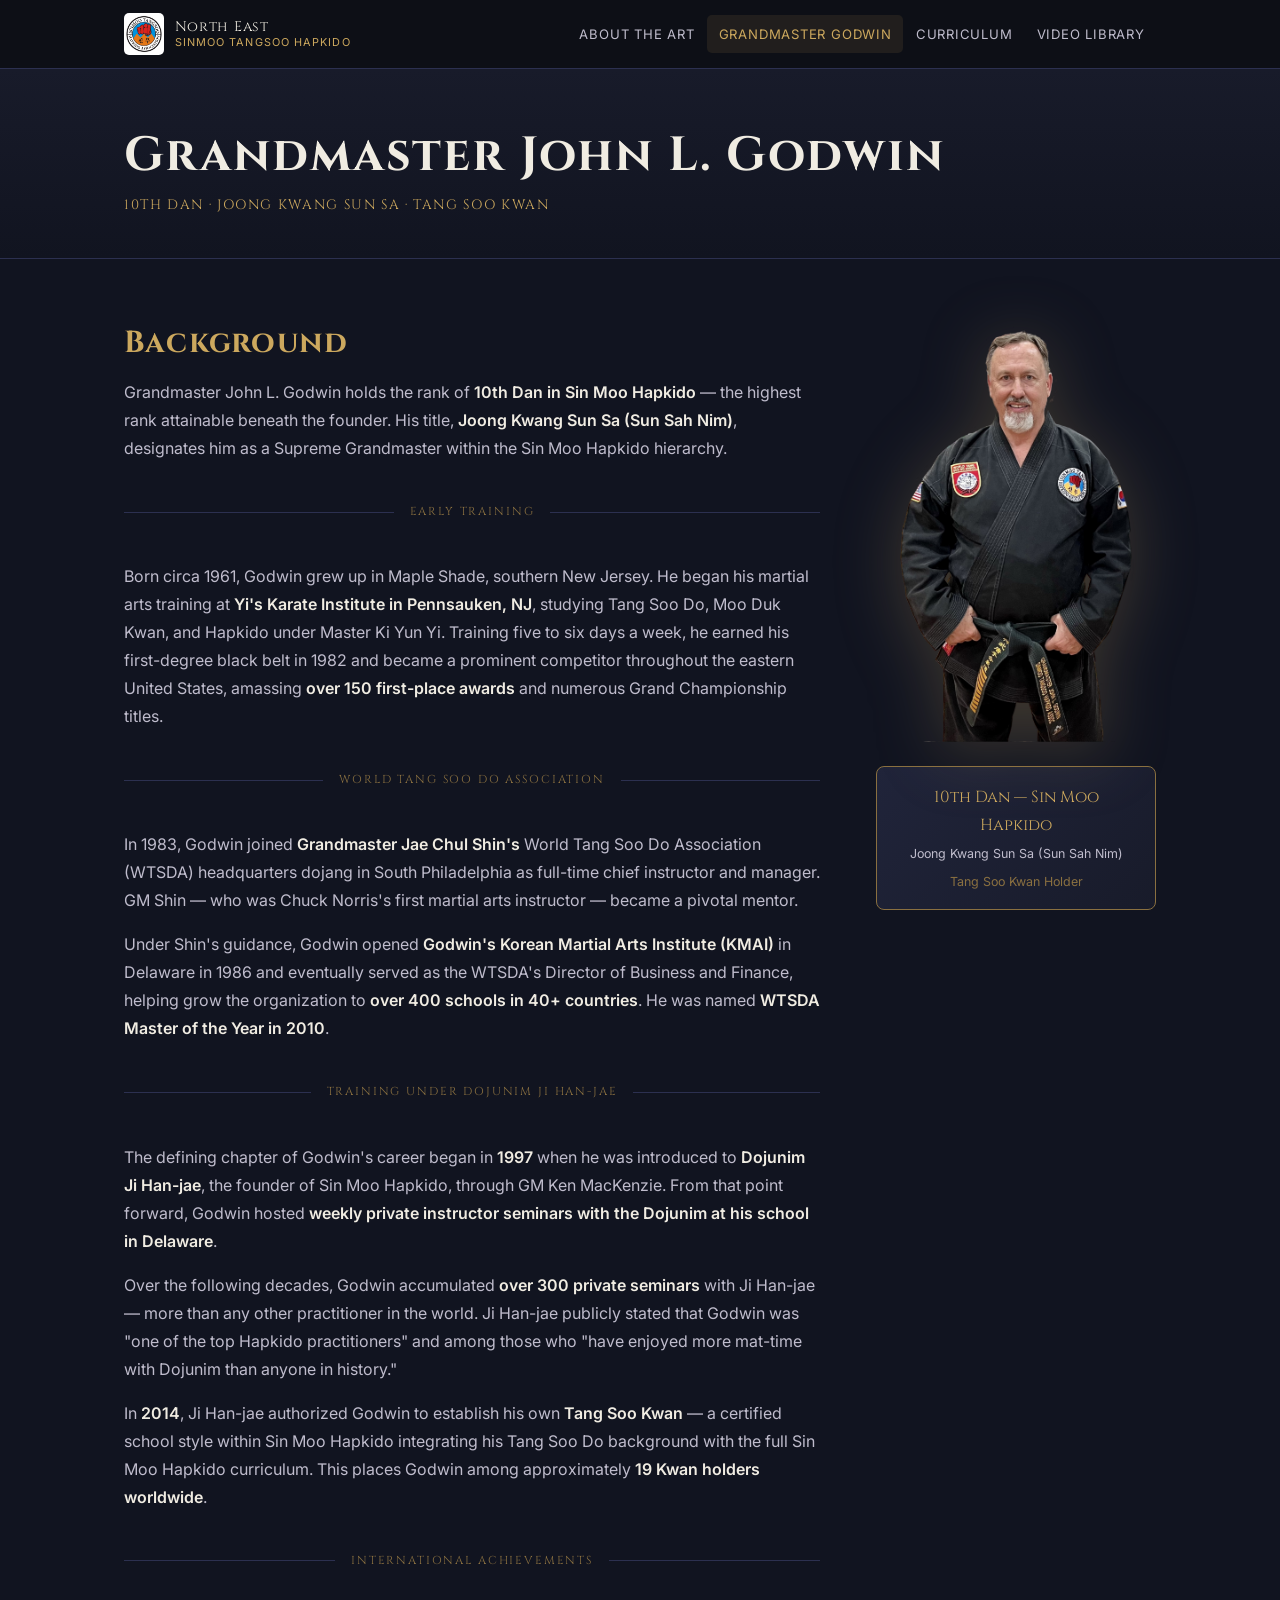
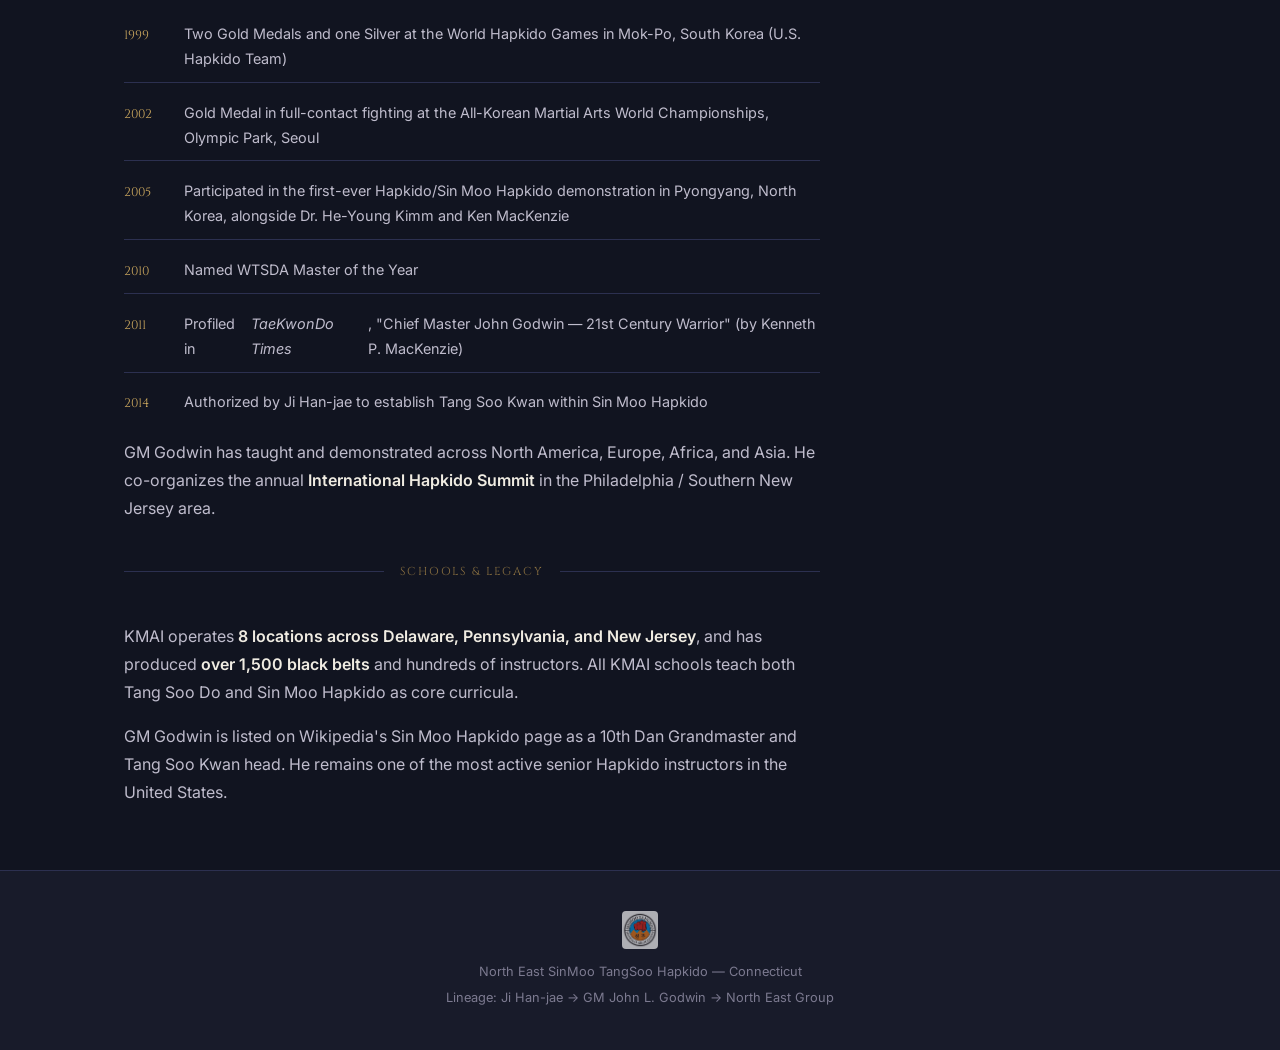
==== grandmaster.html @ 31cd6cb3 "First commit" ====
<!DOCTYPE html>
<html lang="en">
<head>
  <meta charset="UTF-8">
  <meta name="viewport" content="width=device-width, initial-scale=1.0">
  <title>Grandmaster John L. Godwin &mdash; North East SinMoo TangSoo Hapkido</title>
  <link rel="preconnect" href="https://fonts.googleapis.com">
  <link href="https://fonts.googleapis.com/css2?family=Cinzel:wght@400;600;700&family=Inter:wght@300;400;500;600&display=swap" rel="stylesheet">
  <link rel="stylesheet" href="css/style.css">
</head>
<body>

  <header class="site-header">
    <nav class="nav-container">
      <a href="index.html" class="nav-logo">
        <img src="IMG_1116.jpeg" alt="North East SinMoo TangSoo Hapkido logo">
        <div class="nav-logo-text">
          <span class="school-name">North East</span>
          <span class="school-sub">SinMoo TangSoo Hapkido</span>
        </div>
      </a>
      <ul class="nav-links" id="nav-links">
        <li><a href="index.html">About the Art</a></li>
        <li><a href="grandmaster.html" class="active">Grandmaster Godwin</a></li>
        <li><a href="curriculum.html">Curriculum</a></li>
        <li><a href="videos.html">Video Library</a></li>
      </ul>
      <button class="nav-toggle" id="nav-toggle" aria-label="Toggle navigation">&#9776;</button>
    </nav>
  </header>

  <div class="page-header">
    <div class="container">
      <h1>Grandmaster John L. Godwin</h1>
      <p class="page-subtitle">10th Dan &middot; Joong Kwang Sun Sa &middot; Tang Soo Kwan</p>
    </div>
  </div>

  <section class="section">
    <div class="container">
      <div class="gm-layout">

        <!-- LEFT: Bio -->
        <div class="gm-bio">

          <h2>Background</h2>
          <p>Grandmaster John L. Godwin holds the rank of <strong>10th Dan in Sin Moo Hapkido</strong> — the highest rank attainable beneath the founder. His title, <strong>Joong Kwang Sun Sa (Sun Sah Nim)</strong>, designates him as a Supreme Grandmaster within the Sin Moo Hapkido hierarchy.</p>

          <div class="divider"><span class="divider-text">Early Training</span></div>

          <p>Born circa 1961, Godwin grew up in Maple Shade, southern New Jersey. He began his martial arts training at <strong>Yi's Karate Institute in Pennsauken, NJ</strong>, studying Tang Soo Do, Moo Duk Kwan, and Hapkido under Master Ki Yun Yi. Training five to six days a week, he earned his first-degree black belt in 1982 and became a prominent competitor throughout the eastern United States, amassing <strong>over 150 first-place awards</strong> and numerous Grand Championship titles.</p>

          <div class="divider"><span class="divider-text">World Tang Soo Do Association</span></div>

          <p>In 1983, Godwin joined <strong>Grandmaster Jae Chul Shin's</strong> World Tang Soo Do Association (WTSDA) headquarters dojang in South Philadelphia as full-time chief instructor and manager. GM Shin &mdash; who was Chuck Norris's first martial arts instructor &mdash; became a pivotal mentor.</p>
          <p>Under Shin's guidance, Godwin opened <strong>Godwin's Korean Martial Arts Institute (KMAI)</strong> in Delaware in 1986 and eventually served as the WTSDA's Director of Business and Finance, helping grow the organization to <strong>over 400 schools in 40+ countries</strong>. He was named <strong>WTSDA Master of the Year in 2010</strong>.</p>

          <div class="divider"><span class="divider-text">Training Under Dojunim Ji Han-jae</span></div>

          <p>The defining chapter of Godwin's career began in <strong>1997</strong> when he was introduced to <strong>Dojunim Ji Han-jae</strong>, the founder of Sin Moo Hapkido, through GM Ken MacKenzie. From that point forward, Godwin hosted <strong>weekly private instructor seminars with the Dojunim at his school in Delaware</strong>.</p>
          <p>Over the following decades, Godwin accumulated <strong>over 300 private seminars</strong> with Ji Han-jae — more than any other practitioner in the world. Ji Han-jae publicly stated that Godwin was "one of the top Hapkido practitioners" and among those who "have enjoyed more mat-time with Dojunim than anyone in history."</p>
          <p>In <strong>2014</strong>, Ji Han-jae authorized Godwin to establish his own <strong>Tang Soo Kwan</strong> — a certified school style within Sin Moo Hapkido integrating his Tang Soo Do background with the full Sin Moo Hapkido curriculum. This places Godwin among approximately <strong>19 Kwan holders worldwide</strong>.</p>

          <div class="divider"><span class="divider-text">International Achievements</span></div>

          <ul class="achievements-list">
            <li>
              <span class="achievement-year">1999</span>
              Two Gold Medals and one Silver at the World Hapkido Games in Mok-Po, South Korea (U.S. Hapkido Team)
            </li>
            <li>
              <span class="achievement-year">2002</span>
              Gold Medal in full-contact fighting at the All-Korean Martial Arts World Championships, Olympic Park, Seoul
            </li>
            <li>
              <span class="achievement-year">2005</span>
              Participated in the first-ever Hapkido/Sin Moo Hapkido demonstration in Pyongyang, North Korea, alongside Dr. He-Young Kimm and Ken MacKenzie
            </li>
            <li>
              <span class="achievement-year">2010</span>
              Named WTSDA Master of the Year
            </li>
            <li>
              <span class="achievement-year">2011</span>
              Profiled in <em>TaeKwonDo Times</em>, "Chief Master John Godwin &mdash; 21st Century Warrior" (by Kenneth P. MacKenzie)
            </li>
            <li>
              <span class="achievement-year">2014</span>
              Authorized by Ji Han-jae to establish Tang Soo Kwan within Sin Moo Hapkido
            </li>
          </ul>
          <p style="margin-top: 0.75rem">GM Godwin has taught and demonstrated across North America, Europe, Africa, and Asia. He co-organizes the annual <strong>International Hapkido Summit</strong> in the Philadelphia / Southern New Jersey area.</p>

          <div class="divider"><span class="divider-text">Schools &amp; Legacy</span></div>

          <p>KMAI operates <strong>8 locations across Delaware, Pennsylvania, and New Jersey</strong>, and has produced <strong>over 1,500 black belts</strong> and hundreds of instructors. All KMAI schools teach both Tang Soo Do and Sin Moo Hapkido as core curricula.</p>
          <p>GM Godwin is listed on Wikipedia's Sin Moo Hapkido page as a 10th Dan Grandmaster and Tang Soo Kwan head. He remains one of the most active senior Hapkido instructors in the United States.</p>

        </div><!-- /gm-bio -->

        <!-- RIGHT: Photo + Badge -->
        <div class="gm-photo">
          <img src="john_godwin_transparent.png" alt="Grandmaster John L. Godwin">
          <div class="gm-rank-badge">
            <span class="rank-title">10th Dan &mdash; Sin Moo Hapkido</span>
            <span class="rank-sub">Joong Kwang Sun Sa (Sun Sah Nim)</span>
            <span class="rank-sub" style="margin-top:0.4rem; color: var(--accent-gold-dim)">Tang Soo Kwan Holder</span>
          </div>
        </div>

      </div><!-- /gm-layout -->
    </div>
  </section>

  <footer class="site-footer">
    <div class="container">
      <img src="IMG_1116.jpeg" alt="Logo" class="footer-logo">
      <p>North East SinMoo TangSoo Hapkido &mdash; Connecticut</p>
      <p>Lineage: Ji Han-jae &rarr; GM John L. Godwin &rarr; North East Group</p>
    </div>
  </footer>

  <script src="js/main.js"></script>
</body>
</html>
---- css/style.css ----
/* ===================================================
   NORTH EAST SINMOO TANGSOO HAPKIDO — STYLESHEET
   =================================================== */

/* ===== CSS VARIABLES ===== */
:root {
  --bg-primary: #111420;
  --bg-secondary: #181b2a;
  --bg-card: #20243a;
  --bg-card-hover: #262b42;
  --accent-gold: #cca85e;
  --accent-gold-light: #eacf88;
  --accent-gold-dim: #8a7040;
  --text-primary: #f0ece2;
  --text-secondary: #bfbccc;
  --text-muted: #7c7a90;
  --border-color: #2c3050;
  --border-accent: #383d5e;

  /* Belt colors */
  --belt-white: #e8e4d8;
  --belt-orange: #d97828;
  --belt-green: #3a8848;
  --belt-brown: #7a4825;
  --belt-red: #b83028;
  --belt-blue: #2855a8;
  --belt-black: #1c1c1c;

  --font-display: 'Cinzel', 'Georgia', serif;
  --font-body: 'Inter', 'Helvetica Neue', Arial, sans-serif;

  --shadow-card: 0 4px 20px rgba(0, 0, 0, 0.4);
  --shadow-hover: 0 8px 32px rgba(0, 0, 0, 0.6);

  --radius: 8px;
  --max-width: 1080px;
}

/* ===== RESET ===== */
*, *::before, *::after { box-sizing: border-box; margin: 0; padding: 0; }
html { scroll-behavior: smooth; }

body {
  font-family: var(--font-body);
  background-color: var(--bg-primary);
  color: var(--text-primary);
  line-height: 1.75;
  font-size: 16px;
  -webkit-font-smoothing: antialiased;
}

/* ===== TYPOGRAPHY ===== */
h1, h2, h3, h4 {
  font-family: var(--font-display);
  letter-spacing: 0.04em;
  color: var(--text-primary);
  line-height: 1.3;
}

h1 { font-size: clamp(1.8rem, 4vw, 3rem); }
h2 { font-size: clamp(1.4rem, 3vw, 1.9rem); color: var(--accent-gold); margin-bottom: 1rem; }
h3 { font-size: clamp(1.05rem, 2.5vw, 1.3rem); margin-bottom: 0.5rem; }
h4 { font-size: 0.78rem; text-transform: uppercase; letter-spacing: 0.12em; color: var(--accent-gold-dim); margin-bottom: 0.4rem; }

p { margin-bottom: 1rem; color: var(--text-secondary); }
p:last-child { margin-bottom: 0; }

a { color: var(--accent-gold); text-decoration: none; transition: color 0.2s; }
a:hover { color: var(--accent-gold-light); }

strong { color: var(--text-primary); font-weight: 600; }
em { font-style: italic; color: var(--text-secondary); }

ul, ol { padding-left: 1.5rem; }
li { margin-bottom: 0.4rem; color: var(--text-secondary); }

hr { border: none; border-top: 1px solid var(--border-color); margin: 2rem 0; }

/* ===== LAYOUT ===== */
.container {
  max-width: var(--max-width);
  margin: 0 auto;
  padding: 0 1.5rem;
}

.section { padding: 4rem 0; }
.section + .section { border-top: 1px solid var(--border-color); }

/* ===== HEADER / NAV ===== */
.site-header {
  position: sticky;
  top: 0;
  z-index: 100;
  background: rgba(14, 16, 22, 0.96);
  backdrop-filter: blur(12px);
  -webkit-backdrop-filter: blur(12px);
  border-bottom: 1px solid var(--border-color);
}

.nav-container {
  max-width: var(--max-width);
  margin: 0 auto;
  padding: 0 1.5rem;
  display: flex;
  align-items: center;
  height: 68px;
  gap: 1.5rem;
  position: relative;
}

.nav-logo {
  display: flex;
  align-items: center;
  gap: 0.65rem;
  flex-shrink: 0;
  color: var(--text-primary);
}

.nav-logo img {
  height: 42px;
  width: auto;
  border-radius: 5px;
}

.nav-logo-text { display: flex; flex-direction: column; line-height: 1.2; }

.nav-logo-text .school-name {
  font-family: var(--font-display);
  font-size: 0.88rem;
  letter-spacing: 0.05em;
  color: var(--text-primary);
}

.nav-logo-text .school-sub {
  font-size: 0.68rem;
  color: var(--accent-gold);
  letter-spacing: 0.1em;
  text-transform: uppercase;
}

.nav-links {
  display: flex;
  list-style: none;
  padding: 0;
  margin: 0 0 0 auto;
  gap: 0.1rem;
}

.nav-links li { margin: 0; }

.nav-links a {
  color: var(--text-secondary);
  font-size: 0.82rem;
  letter-spacing: 0.06em;
  text-transform: uppercase;
  padding: 0.45rem 0.7rem;
  border-radius: 5px;
  transition: color 0.2s, background 0.2s;
  display: block;
  white-space: nowrap;
}

.nav-links a:hover,
.nav-links a.active {
  color: var(--accent-gold);
  background: rgba(200, 164, 90, 0.1);
}

.nav-toggle {
  display: none;
  background: none;
  border: none;
  color: var(--text-primary);
  font-size: 1.4rem;
  cursor: pointer;
  margin-left: auto;
  padding: 0.5rem;
  line-height: 1;
}

/* ===== HERO ===== */
.hero {
  background: linear-gradient(180deg, var(--bg-secondary) 0%, var(--bg-primary) 100%);
  padding: 5rem 0 4rem;
  text-align: center;
  border-bottom: 1px solid var(--border-color);
}

.hero-logo {
  width: 110px;
  height: auto;
  margin-bottom: 1.5rem;
  border-radius: 8px;
  box-shadow: 0 4px 30px rgba(200, 164, 90, 0.18);
}

.hero-title {
  font-size: clamp(2rem, 5vw, 3.2rem);
  margin-bottom: 0.4rem;
  color: var(--text-primary);
}

.hero-subtitle {
  font-family: var(--font-display);
  font-size: clamp(0.8rem, 1.8vw, 1rem);
  color: var(--accent-gold);
  letter-spacing: 0.14em;
  text-transform: uppercase;
  margin-bottom: 1.25rem;
}

.hero-tagline {
  font-size: 1.05rem;
  color: var(--text-secondary);
  max-width: 580px;
  margin: 0 auto;
}

/* ===== DIVIDER ===== */
.divider {
  display: flex;
  align-items: center;
  gap: 1rem;
  margin: 2.5rem 0;
}

.divider::before, .divider::after {
  content: '';
  flex: 1;
  height: 1px;
  background: var(--border-color);
}

.divider-text {
  color: var(--accent-gold-dim);
  font-size: 0.72rem;
  text-transform: uppercase;
  letter-spacing: 0.16em;
  white-space: nowrap;
  font-family: var(--font-display);
}

/* ===== CARDS ===== */
.card {
  background: var(--bg-card);
  border: 1px solid var(--border-color);
  border-radius: var(--radius);
  padding: 1.5rem 1.75rem;
  box-shadow: var(--shadow-card);
}

.card-grid {
  display: grid;
  grid-template-columns: repeat(auto-fit, minmax(260px, 1fr));
  gap: 1.25rem;
  margin-top: 1.5rem;
}

/* ===== PRINCIPLE CARDS ===== */
.principle-grid {
  display: grid;
  grid-template-columns: repeat(auto-fit, minmax(230px, 1fr));
  gap: 1.25rem;
  margin-top: 1.5rem;
}

.principle-card {
  background: var(--bg-card);
  border: 1px solid var(--border-accent);
  border-radius: var(--radius);
  padding: 1.5rem;
}

.principle-icon {
  font-size: 1.8rem;
  margin-bottom: 0.75rem;
  display: block;
}

.principle-card h3 { color: var(--accent-gold); }

/* ===== LINEAGE ===== */
.lineage {
  display: flex;
  align-items: center;
  gap: 0.6rem;
  flex-wrap: wrap;
  margin: 1.5rem 0;
}

.lineage-node {
  background: var(--bg-card);
  border: 1px solid var(--border-accent);
  border-radius: var(--radius);
  padding: 0.5rem 1.1rem;
  font-family: var(--font-display);
  font-size: 0.85rem;
  color: var(--text-primary);
  line-height: 1.4;
}

.lineage-node small { display: block; color: var(--text-muted); font-size: 0.7rem; font-family: var(--font-body); }
.lineage-arrow { color: var(--accent-gold); font-size: 1.1rem; }

/* ===== PAGE HEADER (inner pages) ===== */
.page-header {
  background: linear-gradient(180deg, var(--bg-secondary) 0%, var(--bg-primary) 100%);
  padding: 3.5rem 0 2.5rem;
  border-bottom: 1px solid var(--border-color);
}

.page-header h1 { margin-bottom: 0.4rem; }
.page-header .page-subtitle {
  color: var(--accent-gold);
  font-family: var(--font-display);
  font-size: 0.85rem;
  letter-spacing: 0.12em;
  text-transform: uppercase;
}

/* ===== GRANDMASTER PAGE ===== */
.gm-layout {
  display: grid;
  grid-template-columns: 1fr 280px;
  gap: 3.5rem;
  align-items: start;
}

.gm-photo { position: sticky; top: 88px; }

.gm-photo img {
  width: 100%;
  max-width: 260px;
  border-radius: var(--radius);
  filter: drop-shadow(0 8px 32px rgba(200, 164, 90, 0.25));
}

.gm-rank-badge {
  background: linear-gradient(135deg, var(--bg-card), var(--bg-secondary));
  border: 1px solid var(--accent-gold-dim);
  border-radius: var(--radius);
  padding: 1rem 1.25rem;
  margin-top: 1rem;
  text-align: center;
}

.rank-title {
  font-family: var(--font-display);
  font-size: 1rem;
  color: var(--accent-gold);
  display: block;
}

.rank-sub {
  font-size: 0.78rem;
  color: var(--text-secondary);
  margin-top: 0.2rem;
  display: block;
}

.achievements-list { list-style: none; padding: 0; }

.achievements-list li {
  padding: 0.65rem 0;
  border-bottom: 1px solid var(--border-color);
  display: flex;
  gap: 0.75rem;
  align-items: baseline;
  color: var(--text-secondary);
  font-size: 0.9rem;
}

.achievements-list li:last-child { border-bottom: none; }

.achievement-year {
  font-family: var(--font-display);
  font-size: 0.78rem;
  color: var(--accent-gold);
  min-width: 3rem;
  flex-shrink: 0;
}

/* ===== CURRICULUM / ACCORDION ===== */
.belt-progression {
  display: flex;
  align-items: center;
  gap: 0.4rem;
  flex-wrap: wrap;
  margin: 1.5rem 0;
}

.belt-dot {
  width: 26px;
  height: 26px;
  border-radius: 50%;
  border: 2px solid rgba(255,255,255,0.12);
  flex-shrink: 0;
}

.belt-arrow-small { color: var(--text-muted); font-size: 0.85rem; }

.accordion {
  display: flex;
  flex-direction: column;
  gap: 1.5rem;
}

.accordion-item {
  border: 1px solid var(--border-color);
  border-radius: var(--radius);
  overflow: hidden;
}

/* Interactive accordion (default) */
.accordion-header {
  width: 100%;
  background: var(--bg-card);
  border: none;
  cursor: pointer;
  padding: 1.1rem 1.4rem;
  display: flex;
  align-items: center;
  gap: 1rem;
  text-align: left;
  transition: background 0.2s;
}

.accordion-header:hover { background: var(--bg-card-hover); }
.accordion-header.active { background: var(--bg-card-hover); }

/* Static (non-collapsible) accordion header */
div.accordion-header {
  cursor: default;
  padding: 1.1rem 1.5rem;
}

div.accordion-header:hover { background: var(--bg-card); }

.belt-swatch-pair {
  display: flex;
  gap: 3px;
  flex-shrink: 0;
}

.belt-swatch {
  width: 10px;
  height: 34px;
  border-radius: 2px;
}

.accordion-info { flex: 1; }

.accordion-title {
  font-family: var(--font-display);
  font-size: 0.98rem;
  color: var(--text-primary);
  display: block;
}

.accordion-meta {
  font-size: 0.72rem;
  color: var(--text-muted);
  letter-spacing: 0.05em;
  display: block;
  margin-top: 0.1rem;
}

.accordion-chevron {
  color: var(--accent-gold-dim);
  font-size: 1rem;
  transition: transform 0.3s;
  flex-shrink: 0;
}

.accordion-header.active .accordion-chevron { transform: rotate(180deg); }

.accordion-body {
  display: none;
  padding: 1.75rem 1.5rem;
  background: var(--bg-secondary);
  overflow-x: auto;
}

.accordion-body.open { display: block; }

/* ===== TECHNIQUE TABLE ===== */
.technique-table {
  width: 100%;
  border-collapse: collapse;
  font-size: 0.875rem;
  margin: 0.75rem 0;
}

.technique-table th {
  background: var(--bg-card);
  color: var(--accent-gold-dim);
  font-family: var(--font-display);
  font-size: 0.7rem;
  text-transform: uppercase;
  letter-spacing: 0.1em;
  padding: 0.55rem 0.9rem;
  text-align: left;
  border-bottom: 1px solid var(--border-color);
}

.technique-table td {
  padding: 0.7rem 0.9rem;
  border-bottom: 1px solid var(--border-color);
  color: var(--text-secondary);
  vertical-align: top;
}

.technique-table tr:last-child td { border-bottom: none; }
.technique-table .num { color: var(--accent-gold-dim); font-weight: 600; width: 2rem; }
.technique-table .name { color: var(--text-primary); font-weight: 500; min-width: 160px; }

/* ===== CONCEPT BOX ===== */
.concept-box {
  background: var(--bg-card);
  border-left: 3px solid var(--accent-gold);
  border-radius: 0 var(--radius) var(--radius) 0;
  padding: 0.9rem 1.25rem;
  margin: 1rem 0;
}

.concept-box h4 { color: var(--accent-gold); margin-bottom: 0.4rem; }
.concept-box p, .concept-box li { font-size: 0.875rem; margin-bottom: 0.3rem; }

/* ===== VIDEO LINK BUTTON ===== */
.video-link {
  display: inline-flex;
  align-items: center;
  gap: 0.4rem;
  background: rgba(200, 164, 90, 0.1);
  border: 1px solid var(--accent-gold-dim);
  border-radius: 4px;
  padding: 0.28rem 0.65rem;
  font-size: 0.78rem;
  color: var(--accent-gold);
  margin: 0.2rem 0.2rem 0.2rem 0;
  transition: background 0.2s;
}

.video-link:hover {
  background: rgba(200, 164, 90, 0.2);
  color: var(--accent-gold-light);
}

.video-link::before { content: '▶'; font-size: 0.65rem; }

/* ===== REQUIREMENTS LIST ===== */
.requirements {
  list-style: disc;
  padding-left: 1.5rem;
  display: flex;
  flex-direction: column;
  gap: 1.1rem;
  margin: 0;
}

.requirements > li {
  margin: 0;
  padding: 0;
  color: var(--text-secondary);
  font-size: 0.875rem;
}

.requirements > li::marker {
  color: var(--accent-gold-dim);
}

.req-header {
  display: flex;
  align-items: center;
  gap: 0.55rem;
  flex-wrap: wrap;
  margin-bottom: 0.4rem;
}

.req-name {
  font-size: 0.95rem;
  font-weight: 600;
  color: var(--text-primary);
}

.req-sub {
  list-style: disc;
  margin: 0;
  padding-left: 1.1rem;
  display: flex;
  flex-direction: column;
  gap: 0.15rem;
}

.req-sub li {
  color: var(--text-secondary);
  font-size: 0.85rem;
  margin: 0;
}

.concept-note {
  margin-top: 1.5rem;
  padding-top: 0.75rem;
  border-top: 1px solid var(--border-color);
  font-size: 0.82rem;
  color: var(--text-muted);
}

.concept-note strong {
  color: var(--text-secondary);
  font-weight: 500;
}

/* ===== SUBSECTION IN ACCORDION ===== */
.subsection {
  color: var(--accent-gold);
  font-family: var(--font-display);
  font-size: 0.82rem;
  text-transform: uppercase;
  letter-spacing: 0.1em;
  margin: 1.5rem 0 0.65rem;
  padding-bottom: 0.4rem;
  border-bottom: 1px solid var(--border-color);
  display: block;
}

.subsection:first-child { margin-top: 0; }

/* ===== QUICK REFERENCE TABLE ===== */
.quick-ref-wrap { overflow-x: auto; margin-top: 1.5rem; }

.quick-ref-table {
  width: 100%;
  border-collapse: collapse;
  font-size: 0.82rem;
  min-width: 640px;
}

.quick-ref-table th {
  background: var(--bg-card);
  color: var(--accent-gold-dim);
  font-family: var(--font-display);
  font-size: 0.68rem;
  text-transform: uppercase;
  letter-spacing: 0.1em;
  padding: 0.7rem 0.9rem;
  text-align: left;
  border-bottom: 1px solid var(--border-accent);
  white-space: nowrap;
}

.quick-ref-table td {
  padding: 0.7rem 0.9rem;
  border-bottom: 1px solid var(--border-color);
  color: var(--text-secondary);
  vertical-align: top;
}

.quick-ref-table tr:hover td { background: rgba(255,255,255,0.02); }

.belt-tag {
  display: inline-flex;
  align-items: center;
  gap: 0.35rem;
  font-size: 0.78rem;
  color: var(--text-primary);
  white-space: nowrap;
}

.belt-tag-dot {
  width: 8px;
  height: 8px;
  border-radius: 50%;
  flex-shrink: 0;
}

/* ===== VIDEO LIBRARY PAGE ===== */
.video-categories { display: flex; flex-direction: column; gap: 3rem; }

.video-category h3 {
  color: var(--accent-gold);
  margin-bottom: 1rem;
  padding-bottom: 0.5rem;
  border-bottom: 1px solid var(--border-color);
}

.video-grid {
  display: grid;
  grid-template-columns: repeat(auto-fill, minmax(290px, 1fr));
  gap: 1rem;
}

.video-card {
  background: var(--bg-card);
  border: 1px solid var(--border-color);
  border-radius: var(--radius);
  overflow: hidden;
  transition: border-color 0.2s, box-shadow 0.2s;
  display: flex;
  flex-direction: column;
}

.video-card:hover {
  border-color: var(--accent-gold-dim);
  box-shadow: var(--shadow-hover);
}

.video-card-body { padding: 1rem 1.1rem 0.75rem; }
.video-card-title { font-size: 0.9rem; color: var(--text-primary); font-weight: 500; margin-bottom: 0.25rem; font-family: var(--font-body); }
.video-card-desc { font-size: 0.78rem; color: var(--text-muted); margin: 0; }

.video-card-link {
  display: flex;
  align-items: center;
  gap: 0.4rem;
  padding: 0.55rem 1.1rem;
  background: rgba(200, 164, 90, 0.07);
  border-top: 1px solid var(--border-color);
  font-size: 0.78rem;
  color: var(--accent-gold);
  transition: background 0.2s;
}

.video-card-link::before { content: '▶'; font-size: 0.65rem; }
.video-card-link:hover { background: rgba(200, 164, 90, 0.15); color: var(--accent-gold-light); }

/* Timestamp list inside a video card */
.timestamp-list { list-style: none; padding: 0; margin: 0; border-top: 1px solid var(--border-color); }

.timestamp-list li {
  border-bottom: 1px solid var(--border-color);
  margin: 0;
  padding: 0;
}

.timestamp-list li:last-child { border-bottom: none; }

/* Each row is a full-width link */
.timestamp-list a {
  display: flex;
  align-items: center;
  gap: 0.7rem;
  padding: 0.35rem 1.1rem;
  font-size: 0.78rem;
  color: var(--text-secondary);
  width: 100%;
  transition: background 0.15s, color 0.15s;
}

.timestamp-list a:hover {
  background: rgba(200, 164, 90, 0.08);
  color: var(--text-primary);
}

.ts { color: var(--accent-gold-dim); font-family: monospace; min-width: 3.5rem; flex-shrink: 0; }

/* Resources list */
.resources-list { list-style: none; padding: 0; }

.resources-list li {
  padding: 0.7rem 0;
  border-bottom: 1px solid var(--border-color);
  font-size: 0.9rem;
  color: var(--text-secondary);
  display: flex;
  gap: 0.75rem;
  align-items: baseline;
  margin: 0;
}

.resources-list li:last-child { border-bottom: none; }
.res-label { color: var(--accent-gold-dim); font-size: 0.75rem; font-weight: 600; text-transform: uppercase; letter-spacing: 0.06em; min-width: 2.5rem; flex-shrink: 0; }

/* ===== FOOTER ===== */
.site-footer {
  background: var(--bg-secondary);
  border-top: 1px solid var(--border-color);
  padding: 2.5rem 0;
  text-align: center;
}

.footer-logo {
  height: 38px;
  width: auto;
  margin-bottom: 0.75rem;
  opacity: 0.65;
  border-radius: 4px;
  display: block;
  margin-left: auto;
  margin-right: auto;
}

.site-footer p { font-size: 0.8rem; color: var(--text-muted); margin-bottom: 0.25rem; }
.site-footer p:last-child { margin-bottom: 0; }

/* ===== RESPONSIVE ===== */
@media (max-width: 768px) {
  .nav-links {
    display: none;
    position: absolute;
    top: 68px;
    left: 0;
    right: 0;
    background: var(--bg-primary);
    border-bottom: 1px solid var(--border-color);
    flex-direction: column;
    padding: 0.75rem;
    gap: 0;
    z-index: 101;
  }

  .nav-links.open { display: flex; }
  .nav-links a { padding: 0.7rem 0.9rem; border-radius: 4px; }
  .nav-toggle { display: block; }

  .gm-layout { grid-template-columns: 1fr; }
  .gm-photo { position: static; text-align: center; }
  .gm-photo img { max-width: 200px; }

  .section { padding: 2.5rem 0; }
  .hero { padding: 3rem 0 2.5rem; }

  .video-grid { grid-template-columns: 1fr; }
  .principle-grid { grid-template-columns: 1fr; }
}

@media (max-width: 480px) {
  .card-grid { grid-template-columns: 1fr; }
  .lineage { flex-direction: column; align-items: flex-start; }
  .lineage-arrow { transform: rotate(90deg); }
  .nav-logo-text { display: none; }
}
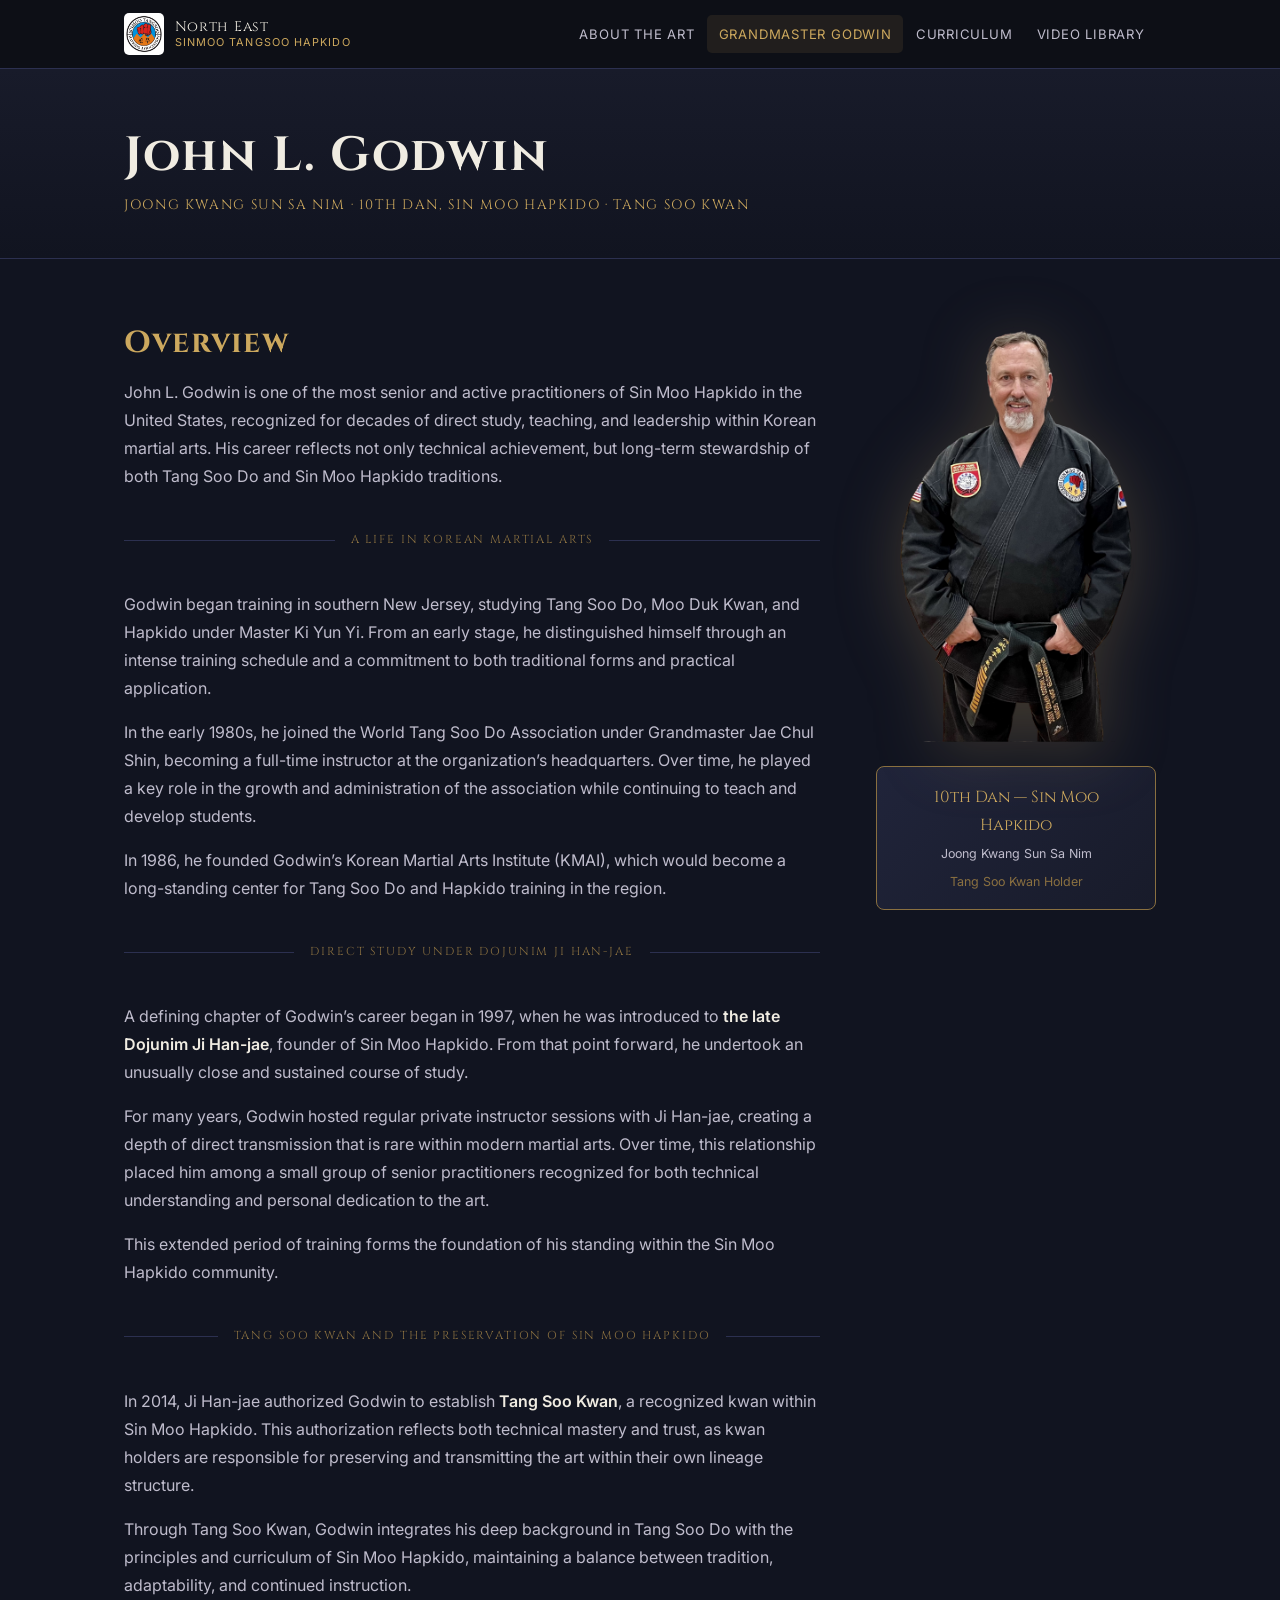
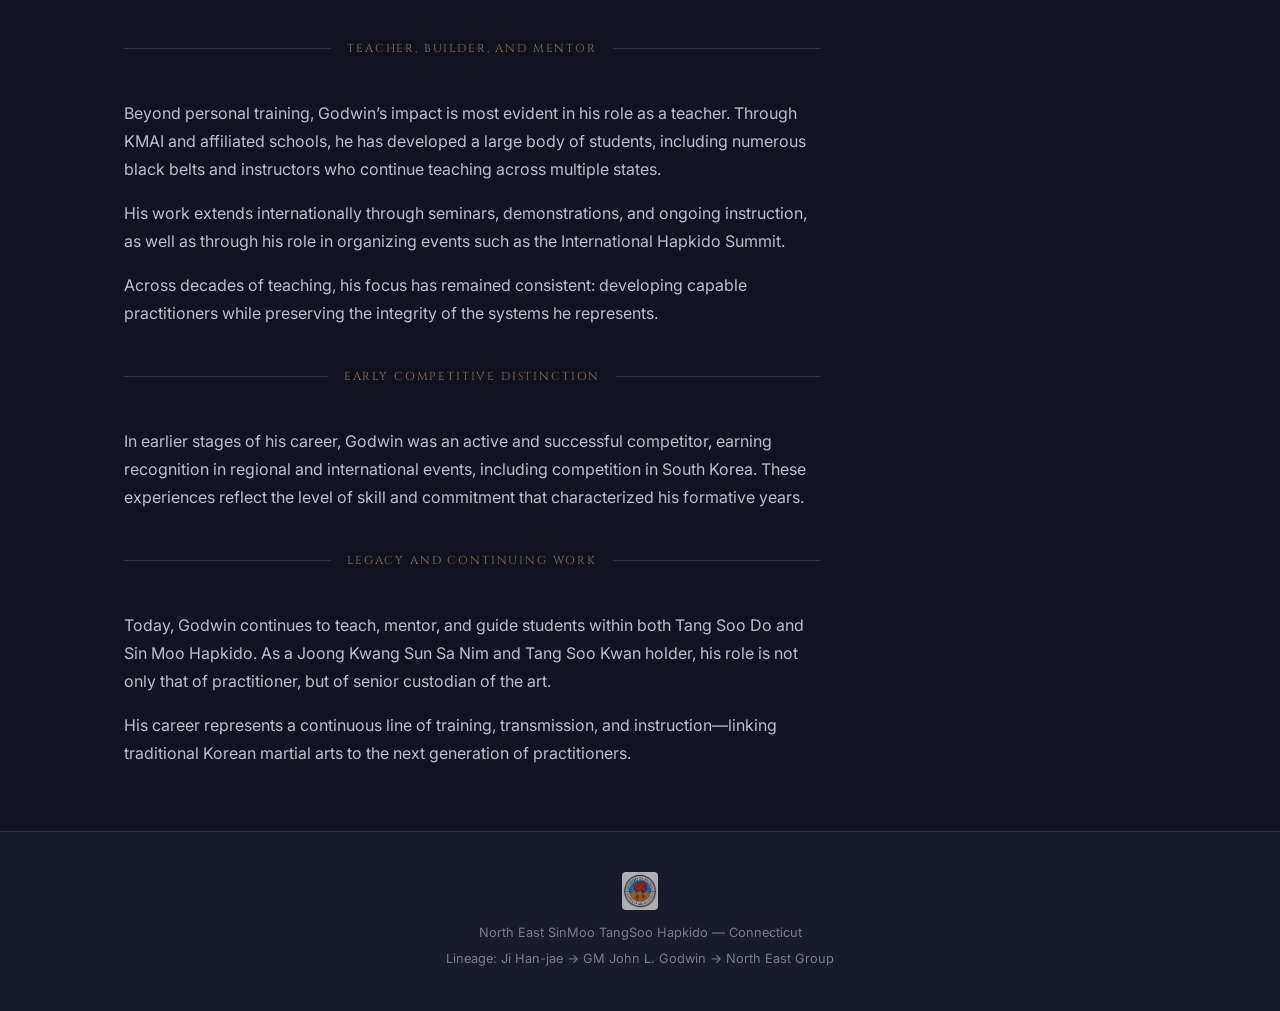
==== commit 945869f2: "Updated GM page" ====
--- a/grandmaster.html
+++ b/grandmaster.html
@@ -31,8 +31,8 @@
 
   <div class="page-header">
     <div class="container">
-      <h1>Grandmaster John L. Godwin</h1>
-      <p class="page-subtitle">10th Dan &middot; Joong Kwang Sun Sa &middot; Tang Soo Kwan</p>
+      <h1>John L. Godwin</h1>
+      <p class="page-subtitle">Joong Kwang Sun Sa Nim &middot; 10th Dan, Sin Moo Hapkido &middot; Tang Soo Kwan</p>
     </div>
   </div>
 
@@ -43,58 +43,48 @@
         <!-- LEFT: Bio -->
         <div class="gm-bio">
 
-          <h2>Background</h2>
-          <p>Grandmaster John L. Godwin holds the rank of <strong>10th Dan in Sin Moo Hapkido</strong> — the highest rank attainable beneath the founder. His title, <strong>Joong Kwang Sun Sa (Sun Sah Nim)</strong>, designates him as a Supreme Grandmaster within the Sin Moo Hapkido hierarchy.</p>
+          <h2>Overview</h2>
+          <p>John L. Godwin is one of the most senior and active practitioners of Sin Moo Hapkido in the United States, recognized for decades of direct study, teaching, and leadership within Korean martial arts. His career reflects not only technical achievement, but long-term stewardship of both Tang Soo Do and Sin Moo Hapkido traditions.</p>
 
-          <div class="divider"><span class="divider-text">Early Training</span></div>
+          <div class="divider"><span class="divider-text">A Life in Korean Martial Arts</span></div>
 
-          <p>Born circa 1961, Godwin grew up in Maple Shade, southern New Jersey. He began his martial arts training at <strong>Yi's Karate Institute in Pennsauken, NJ</strong>, studying Tang Soo Do, Moo Duk Kwan, and Hapkido under Master Ki Yun Yi. Training five to six days a week, he earned his first-degree black belt in 1982 and became a prominent competitor throughout the eastern United States, amassing <strong>over 150 first-place awards</strong> and numerous Grand Championship titles.</p>
+          <p>Godwin began training in southern New Jersey, studying Tang Soo Do, Moo Duk Kwan, and Hapkido under Master Ki Yun Yi. From an early stage, he distinguished himself through an intense training schedule and a commitment to both traditional forms and practical application.</p>
 
-          <div class="divider"><span class="divider-text">World Tang Soo Do Association</span></div>
+          <p>In the early 1980s, he joined the World Tang Soo Do Association under Grandmaster Jae Chul Shin, becoming a full-time instructor at the organization’s headquarters. Over time, he played a key role in the growth and administration of the association while continuing to teach and develop students.</p>
 
-          <p>In 1983, Godwin joined <strong>Grandmaster Jae Chul Shin's</strong> World Tang Soo Do Association (WTSDA) headquarters dojang in South Philadelphia as full-time chief instructor and manager. GM Shin &mdash; who was Chuck Norris's first martial arts instructor &mdash; became a pivotal mentor.</p>
-          <p>Under Shin's guidance, Godwin opened <strong>Godwin's Korean Martial Arts Institute (KMAI)</strong> in Delaware in 1986 and eventually served as the WTSDA's Director of Business and Finance, helping grow the organization to <strong>over 400 schools in 40+ countries</strong>. He was named <strong>WTSDA Master of the Year in 2010</strong>.</p>
+          <p>In 1986, he founded Godwin’s Korean Martial Arts Institute (KMAI), which would become a long-standing center for Tang Soo Do and Hapkido training in the region.</p>
 
-          <div class="divider"><span class="divider-text">Training Under Dojunim Ji Han-jae</span></div>
+          <div class="divider"><span class="divider-text">Direct Study Under Dojunim Ji Han-jae</span></div>
 
-          <p>The defining chapter of Godwin's career began in <strong>1997</strong> when he was introduced to <strong>Dojunim Ji Han-jae</strong>, the founder of Sin Moo Hapkido, through GM Ken MacKenzie. From that point forward, Godwin hosted <strong>weekly private instructor seminars with the Dojunim at his school in Delaware</strong>.</p>
-          <p>Over the following decades, Godwin accumulated <strong>over 300 private seminars</strong> with Ji Han-jae — more than any other practitioner in the world. Ji Han-jae publicly stated that Godwin was "one of the top Hapkido practitioners" and among those who "have enjoyed more mat-time with Dojunim than anyone in history."</p>
-          <p>In <strong>2014</strong>, Ji Han-jae authorized Godwin to establish his own <strong>Tang Soo Kwan</strong> — a certified school style within Sin Moo Hapkido integrating his Tang Soo Do background with the full Sin Moo Hapkido curriculum. This places Godwin among approximately <strong>19 Kwan holders worldwide</strong>.</p>
+          <p>A defining chapter of Godwin’s career began in 1997, when he was introduced to <strong>the late Dojunim Ji Han-jae</strong>, founder of Sin Moo Hapkido. From that point forward, he undertook an unusually close and sustained course of study.</p>
 
-          <div class="divider"><span class="divider-text">International Achievements</span></div>
+          <p>For many years, Godwin hosted regular private instructor sessions with Ji Han-jae, creating a depth of direct transmission that is rare within modern martial arts. Over time, this relationship placed him among a small group of senior practitioners recognized for both technical understanding and personal dedication to the art.</p>
 
-          <ul class="achievements-list">
-            <li>
-              <span class="achievement-year">1999</span>
-              Two Gold Medals and one Silver at the World Hapkido Games in Mok-Po, South Korea (U.S. Hapkido Team)
-            </li>
-            <li>
-              <span class="achievement-year">2002</span>
-              Gold Medal in full-contact fighting at the All-Korean Martial Arts World Championships, Olympic Park, Seoul
-            </li>
-            <li>
-              <span class="achievement-year">2005</span>
-              Participated in the first-ever Hapkido/Sin Moo Hapkido demonstration in Pyongyang, North Korea, alongside Dr. He-Young Kimm and Ken MacKenzie
-            </li>
-            <li>
-              <span class="achievement-year">2010</span>
-              Named WTSDA Master of the Year
-            </li>
-            <li>
-              <span class="achievement-year">2011</span>
-              Profiled in <em>TaeKwonDo Times</em>, "Chief Master John Godwin &mdash; 21st Century Warrior" (by Kenneth P. MacKenzie)
-            </li>
-            <li>
-              <span class="achievement-year">2014</span>
-              Authorized by Ji Han-jae to establish Tang Soo Kwan within Sin Moo Hapkido
-            </li>
-          </ul>
-          <p style="margin-top: 0.75rem">GM Godwin has taught and demonstrated across North America, Europe, Africa, and Asia. He co-organizes the annual <strong>International Hapkido Summit</strong> in the Philadelphia / Southern New Jersey area.</p>
+          <p>This extended period of training forms the foundation of his standing within the Sin Moo Hapkido community.</p>
 
-          <div class="divider"><span class="divider-text">Schools &amp; Legacy</span></div>
+          <div class="divider"><span class="divider-text">Tang Soo Kwan and the Preservation of Sin Moo Hapkido</span></div>
 
-          <p>KMAI operates <strong>8 locations across Delaware, Pennsylvania, and New Jersey</strong>, and has produced <strong>over 1,500 black belts</strong> and hundreds of instructors. All KMAI schools teach both Tang Soo Do and Sin Moo Hapkido as core curricula.</p>
-          <p>GM Godwin is listed on Wikipedia's Sin Moo Hapkido page as a 10th Dan Grandmaster and Tang Soo Kwan head. He remains one of the most active senior Hapkido instructors in the United States.</p>
+          <p>In 2014, Ji Han-jae authorized Godwin to establish <strong>Tang Soo Kwan</strong>, a recognized kwan within Sin Moo Hapkido. This authorization reflects both technical mastery and trust, as kwan holders are responsible for preserving and transmitting the art within their own lineage structure.</p>
+
+          <p>Through Tang Soo Kwan, Godwin integrates his deep background in Tang Soo Do with the principles and curriculum of Sin Moo Hapkido, maintaining a balance between tradition, adaptability, and continued instruction.</p>
+
+          <div class="divider"><span class="divider-text">Teacher, Builder, and Mentor</span></div>
+
+          <p>Beyond personal training, Godwin’s impact is most evident in his role as a teacher. Through KMAI and affiliated schools, he has developed a large body of students, including numerous black belts and instructors who continue teaching across multiple states.</p>
+
+          <p>His work extends internationally through seminars, demonstrations, and ongoing instruction, as well as through his role in organizing events such as the International Hapkido Summit.</p>
+
+          <p>Across decades of teaching, his focus has remained consistent: developing capable practitioners while preserving the integrity of the systems he represents.</p>
+
+          <div class="divider"><span class="divider-text">Early Competitive Distinction</span></div>
+
+          <p>In earlier stages of his career, Godwin was an active and successful competitor, earning recognition in regional and international events, including competition in South Korea. These experiences reflect the level of skill and commitment that characterized his formative years.</p>
+
+          <div class="divider"><span class="divider-text">Legacy and Continuing Work</span></div>
+
+          <p>Today, Godwin continues to teach, mentor, and guide students within both Tang Soo Do and Sin Moo Hapkido. As a Joong Kwang Sun Sa Nim and Tang Soo Kwan holder, his role is not only that of practitioner, but of senior custodian of the art.</p>
+
+          <p>His career represents a continuous line of training, transmission, and instruction—linking traditional Korean martial arts to the next generation of practitioners.</p>
 
         </div><!-- /gm-bio -->
 
@@ -103,7 +93,7 @@
           <img src="john_godwin_transparent.png" alt="Grandmaster John L. Godwin">
           <div class="gm-rank-badge">
             <span class="rank-title">10th Dan &mdash; Sin Moo Hapkido</span>
-            <span class="rank-sub">Joong Kwang Sun Sa (Sun Sah Nim)</span>
+            <span class="rank-sub">Joong Kwang Sun Sa Nim</span>
             <span class="rank-sub" style="margin-top:0.4rem; color: var(--accent-gold-dim)">Tang Soo Kwan Holder</span>
           </div>
         </div>
@@ -122,4 +112,4 @@
 
   <script src="js/main.js"></script>
 </body>
-</html>
+</html>
